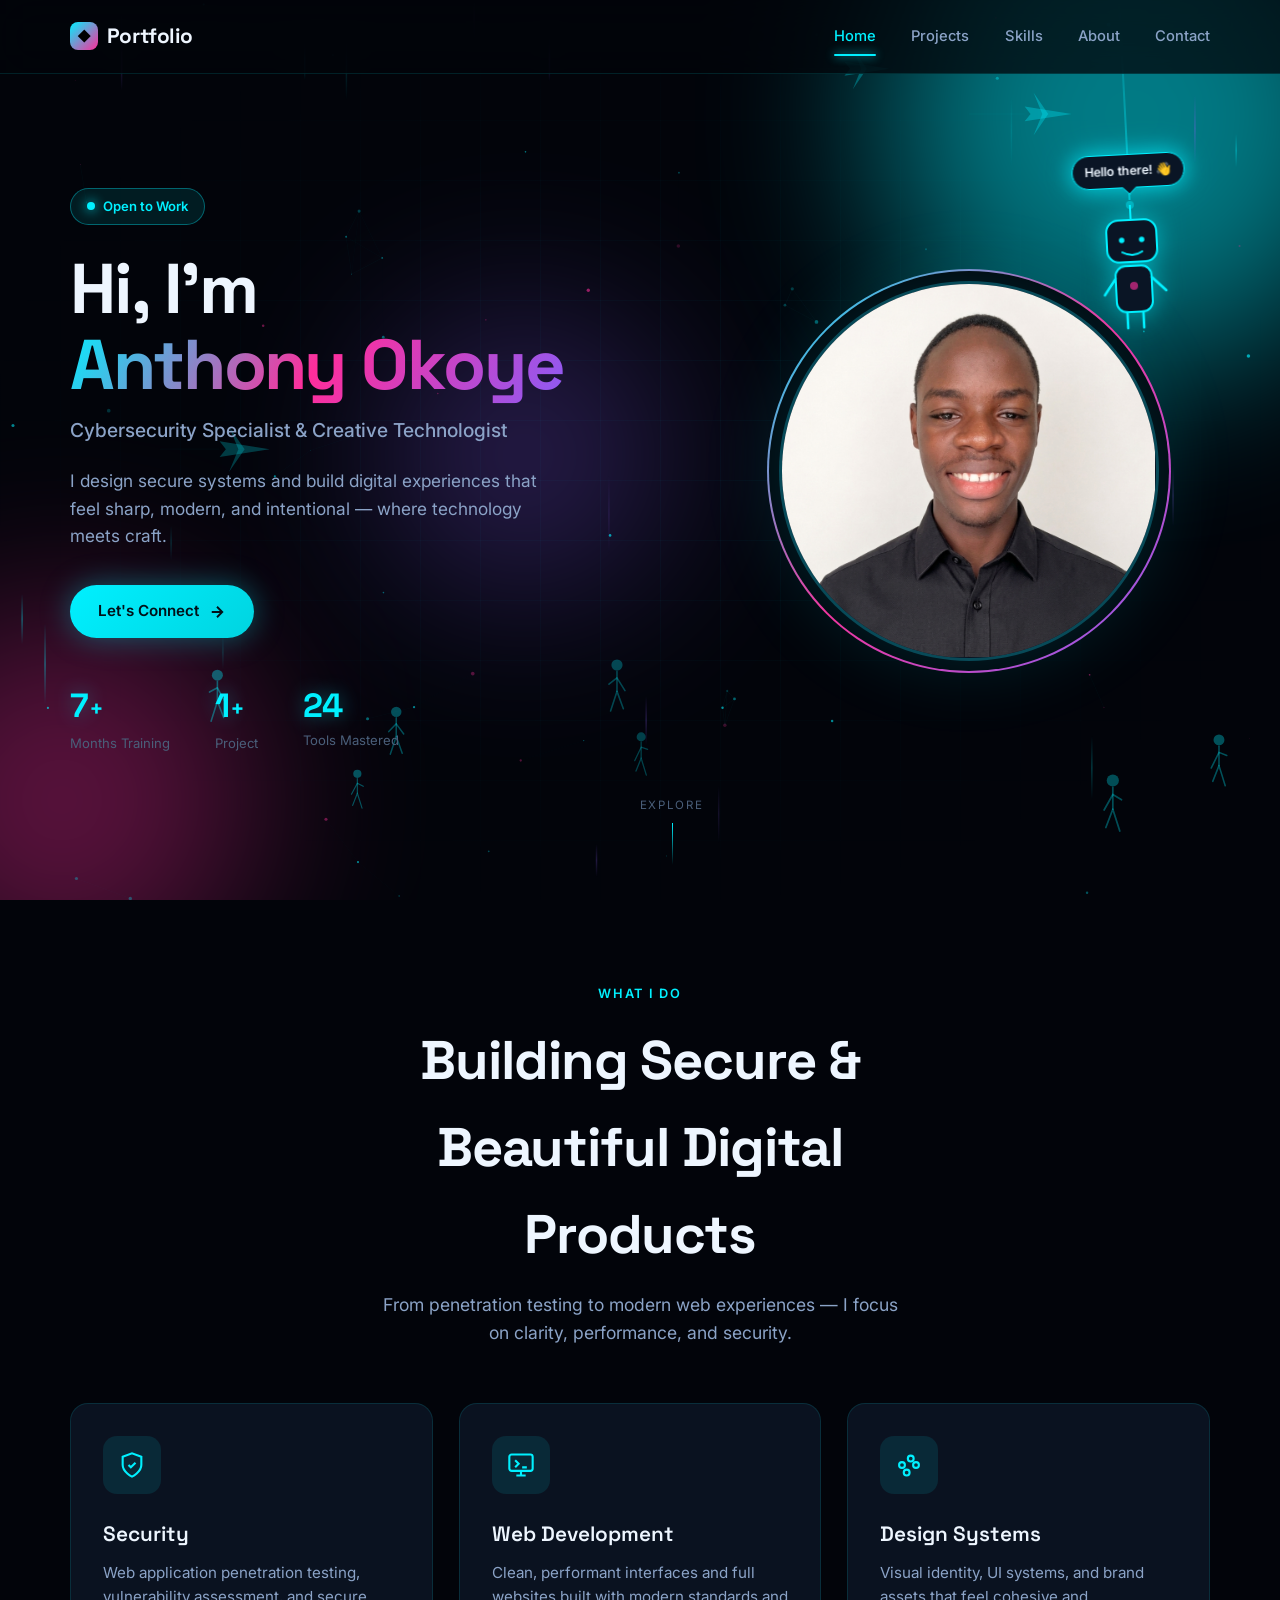
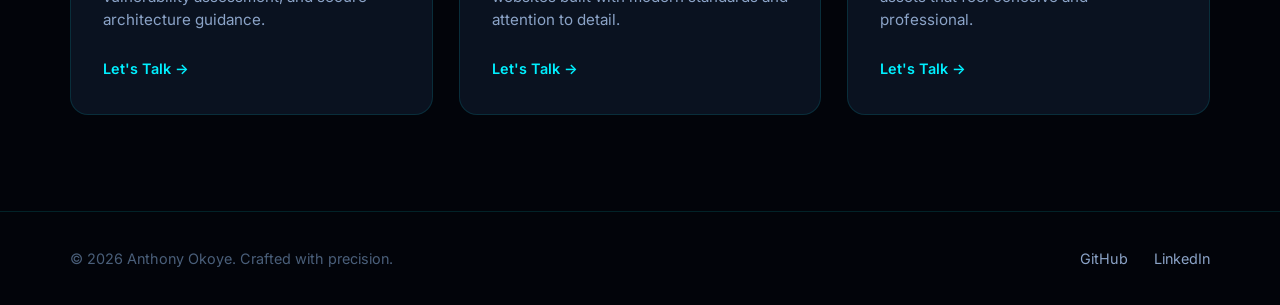
==== index.html @ 0d43a593 "Add files via upload" ====
<!DOCTYPE html>
<html lang="en">
<head>
  <meta charset="UTF-8" />
  <meta name="viewport" content="width=device-width, initial-scale=1.0" />
  <meta name="description" content="Professional Tech Portfolio – Cybersecurity, Design & Development" />
  <title>Home | Tech Portfolio</title>
  <link rel="stylesheet" href="styles.css" />
  <link rel="preconnect" href="https://fonts.googleapis.com" />
  <link rel="preconnect" href="https://fonts.gstatic.com" crossorigin />
  <link href="https://fonts.googleapis.com/css2?family=Inter:wght@300;400;500;600;700;800&family=Space+Grotesk:wght@500;600;700&display=swap" rel="stylesheet" />
</head>
<body>

  <!-- Hanging welcome buddy -->
  <div class="hang-buddy" aria-hidden="true">
    <div class="hang-string"></div>
    <div class="hang-figure">
      <div class="hang-speech">Hello there! <span>👋</span></div>
      <svg viewBox="0 0 100 140" width="100%" height="100%">
        <line x1="50" y1="5" x2="50" y2="20" stroke="#00f0ff" stroke-width="2"/>
        <circle cx="50" cy="5" r="4" fill="#00f0ff">
          <animate attributeName="opacity" values="1;0.3;1" dur="1.5s" repeatCount="indefinite"/>
        </circle>
        <rect x="25" y="20" width="50" height="42" rx="12" fill="#0a1525" stroke="#00f0ff" stroke-width="2"/>
        <circle cx="40" cy="40" r="4" fill="#00f0ff">
          <animate attributeName="r" values="4;1;4" dur="3s" repeatCount="indefinite"/>
        </circle>
        <circle cx="60" cy="40" r="4" fill="#00f0ff">
          <animate attributeName="r" values="4;1;4" dur="3s" repeatCount="indefinite"/>
        </circle>
        <path d="M40 52 Q50 58 60 52" stroke="#00f0ff" stroke-width="2" fill="none" stroke-linecap="round"/>
        <rect x="32" y="66" width="36" height="46" rx="10" fill="#0a1525" stroke="#00f0ff" stroke-width="2"/>
        <circle cx="50" cy="86" r="4" fill="#ff2d9b">
          <animate attributeName="opacity" values="0.4;1;0.4" dur="2s" repeatCount="indefinite"/>
        </circle>
        <line x1="32" y1="78" x2="18" y2="92" stroke="#00f0ff" stroke-width="2.5" stroke-linecap="round">
          <animateTransform attributeName="transform" type="rotate" values="-10 32 78; 20 32 78; -10 32 78" dur="2.4s" repeatCount="indefinite"/>
        </line>
        <line x1="68" y1="78" x2="82" y2="92" stroke="#00f0ff" stroke-width="2.5" stroke-linecap="round"/>
        <line x1="42" y1="112" x2="42" y2="128" stroke="#00f0ff" stroke-width="2.5" stroke-linecap="round"/>
        <line x1="58" y1="112" x2="58" y2="128" stroke="#00f0ff" stroke-width="2.5" stroke-linecap="round"/>
      </svg>
    </div>
  </div>

  <!-- Header -->
  <header class="header">
    <div class="container nav-container">
      <a href="index.html" class="logo">
        <span class="logo-mark">◆</span>
        Portfolio
      </a>

      <nav class="nav">
        <a href="index.html" class="nav-link active">Home</a>
        <a href="projects.html" class="nav-link">Projects</a>
        <a href="skills.html" class="nav-link">Skills</a>
        <a href="about.html" class="nav-link">About</a>
        <a href="contact.html" class="nav-link">Contact</a>
      </nav>

      <button class="menu-toggle" id="menuToggle" aria-label="Menu">
        <span></span><span></span><span></span>
      </button>
    </div>
  </header>

  <!-- Mobile Menu -->
  <div class="mobile-menu" id="mobileMenu">
    <a href="index.html" class="mobile-link">Home</a>
    <a href="projects.html" class="mobile-link">Projects</a>
    <a href="skills.html" class="mobile-link">Skills</a>
    <a href="about.html" class="mobile-link">About</a>
    <a href="contact.html" class="mobile-link">Contact</a>
  </div>

  <!-- HERO -->
  <section class="hero">
    <div class="hero-bg">
      <div class="grid-overlay"></div>
      <div class="orb orb-1"></div>
      <div class="orb orb-2"></div>
      <div class="orb orb-3"></div>
      <canvas id="cinematicCanvas"></canvas>
    </div>

    <div class="container hero-content">
      <div class="hero-text">
        <div class="badge">
          <span class="badge-dot"></span>
          Open to Work
        </div>

        <h1 class="hero-title">
          Hi, I'm<br>
          <span>Anthony Okoye</span>
        </h1>

        <p class="hero-role">Cybersecurity Specialist & Creative Technologist</p>

        <p class="hero-desc">
          I design secure systems and build digital experiences that feel sharp, modern, and intentional — where technology meets craft.
        </p>

        <div class="hero-actions">
          <a href="contact.html" class="btn btn-primary">
          Let's Connect
          <svg width="18" height="18" viewBox="0 0 24 24" fill="none" stroke="currentColor" stroke-width="2.5"><path d="M5 12h14M12 5l7 7-7 7"/></svg>
          </a>
        </div>

        <div class="hero-stats">
          <div class="stat">
            <span class="stat-number" data-count="7">0</span><span class="stat-plus">+</span>
            <span class="stat-label">Months Training</span>
          </div>
          <div class="stat">
            <span class="stat-number" data-count="1">0</span><span class="stat-plus">+</span>
            <span class="stat-label">Project</span>
          </div>
          <div class="stat">
            <span class="stat-number" data-count="24">0</span>
            <span class="stat-label">Tools Mastered</span>
          </div>
        </div>
      </div>

      <div class="hero-visual">
        <div class="avatar-wrap">
          <div class="avatar-glow"></div>
          <div class="avatar-ring"></div>
          <div class="avatar">
            <img src="me.jpg" alt="Anthony Okoye" />
          </div>
        </div>
      </div>
    </div>

    <div class="scroll-hint">
      <span>Explore</span>
      <div class="scroll-line"></div>
    </div>
  </section>

  <!-- Quick intro section -->
  <section class="section">
    <div class="container">
      <div class="section-header">
        <span class="page-tag reveal">What I Do</span>
        <h2 class="page-title reveal">Building Secure & Beautiful Digital Products</h2>
        <p class="page-desc reveal" style="margin-inline:auto;text-align:center">
          From penetration testing to modern web experiences — I focus on clarity, performance, and security.
        </p>
      </div>

      <div class="projects-grid">
        <article class="project-card reveal">
          <div class="project-icon">
            <svg width="28" height="28" viewBox="0 0 24 24" fill="none" stroke="currentColor" stroke-width="1.8"><path d="M12 22s8-4 8-10V5l-8-3-8 3v7c0 6 8 10 8 10z"/><path d="M9 12l2 2 4-4"/></svg>
          </div>
          <h3>Security</h3>
          <p>Web application penetration testing, vulnerability assessment, and secure architecture guidance.</p>
          <a href="contact.html" class="project-link">Let's Talk →</a>        </article>

        <article class="project-card reveal">
          <div class="project-icon">
            <svg width="28" height="28" viewBox="0 0 24 24" fill="none" stroke="currentColor" stroke-width="1.8"><rect x="2" y="3" width="20" height="14" rx="2"/><path d="M8 21h8M12 17v4"/><path d="M7 8l3 3-3 3M13 14h4"/></svg>
          </div>
          <h3>Web Development</h3>
          <p>Clean, performant interfaces and full websites built with modern standards and attention to detail.</p>
          <a href="contact.html" class="project-link">Let's Talk →</a>
        </article>

        <article class="project-card reveal">
          <div class="project-icon">
            <svg width="28" height="28" viewBox="0 0 24 24" fill="none" stroke="currentColor" stroke-width="1.8"><circle cx="13.5" cy="6.5" r="2.5"/><circle cx="6" cy="12" r="2.5"/><circle cx="18" cy="12" r="2.5"/><circle cx="10" cy="18.5" r="2.5"/></svg>
          </div>
          <h3>Design Systems</h3>
          <p>Visual identity, UI systems, and brand assets that feel cohesive and professional.</p>
          <a href="contact.html" class="project-link">Let's Talk →</a>
        </article>
      </div>
    </div>
  </section>

  <!-- Footer -->
  <footer class="footer">
    <div class="container footer-content">
      <p>© <span id="year"></span> Anthony Okoye. Crafted with precision.</p>
      <div class="footer-links">
        <a href="https://github.com/tonyugochukwu/security-writeups">GitHub</a>
        <a href="https://linkedin.com/in/anthony-okoye-148146423">LinkedIn</a>
      </div>
    </div>
  </footer>

  <script src="script.js"></script>
</body>
</html>
---- styles.css ----
/* ========================================
   ELECTRIC CYAN TECH PORTFOLIO
   Multi-page · Heavily Animated · Cinematic
======================================== */

:root {
  --bg: #02040a;
  --bg-2: #050a14;
  --bg-card: #0a1220;
  --bg-card-2: #0d1829;

  --cyan: #00f0ff;
  --cyan-dim: #00c4d4;
  --cyan-glow: rgba(0, 240, 255, 0.45);
  --magenta: #ff2d9b;
  --purple: #8b5cf6;
  --blue: #3b82f6;
  --green: #22d3a6;

  --text: #eef6ff;
  --text-muted: #8ba3c7;
  --text-dim: #4a5f7a;

  --border: rgba(0, 240, 255, 0.12);
  --border-strong: rgba(0, 240, 255, 0.35);

  --font: 'Inter', system-ui, sans-serif;
  --font-display: 'Space Grotesk', 'Inter', sans-serif;

  --radius: 18px;
  --radius-sm: 12px;
  --header-h: 74px;
  --transition: 0.3s cubic-bezier(0.4, 0, 0.2, 1);
}

*, *::before, *::after { box-sizing: border-box; margin: 0; padding: 0; }

html { scroll-behavior: smooth; font-size: 16px; }

body {
  font-family: var(--font);
  background: var(--bg);
  color: var(--text);
  line-height: 1.6;
  overflow-x: hidden;
  -webkit-font-smoothing: antialiased;
  min-height: 100vh;
}

img { max-width: 100%; display: block; }
a { color: inherit; text-decoration: none; }
ul { list-style: none; }
button, input, textarea {
  font: inherit; border: none; outline: none; background: none; color: inherit;
}

.container {
  width: min(1140px, 92%);
  margin-inline: auto;
}

/* ========== HEADER ========== */
.header {
  position: fixed;
  top: 0; left: 0; width: 100%;
  height: var(--header-h);
  z-index: 200;
  background: rgba(2, 4, 10, 0.75);
  backdrop-filter: blur(20px);
  border-bottom: 1px solid var(--border);
}

.nav-container {
  display: flex;
  align-items: center;
  justify-content: space-between;
  height: 100%;
}

.logo {
  display: flex;
  align-items: center;
  gap: 0.55rem;
  font-family: var(--font-display);
  font-weight: 700;
  font-size: 1.3rem;
  letter-spacing: -0.02em;
}

.logo-mark {
  width: 28px; height: 28px;
  background: linear-gradient(135deg, var(--cyan), var(--magenta));
  border-radius: 8px;
  display: grid; place-items: center;
  font-size: 0.85rem;
  color: #000;
  font-weight: 800;
}

.nav { display: flex; gap: 2.2rem; }

.nav-link {
  font-size: 0.92rem;
  font-weight: 500;
  color: var(--text-muted);
  position: relative;
  padding: 0.3rem 0;
  transition: color var(--transition);
}

.nav-link::after {
  content: '';
  position: absolute;
  bottom: -3px; left: 0;
  width: 0; height: 2px;
  background: var(--cyan);
  border-radius: 2px;
  transition: width var(--transition);
  box-shadow: 0 0 10px var(--cyan);
}

.nav-link:hover,
.nav-link.active {
  color: var(--cyan);
}

.nav-link:hover::after,
.nav-link.active::after { width: 100%; }

.menu-toggle {
  display: none;
  flex-direction: column;
  gap: 6px;
  width: 28px;
  cursor: pointer;
  z-index: 210;
}

.menu-toggle span {
  display: block;
  height: 2px;
  background: var(--text);
  border-radius: 2px;
  transition: 0.3s;
}

.menu-toggle.active span:nth-child(1) { transform: translateY(8px) rotate(45deg); }
.menu-toggle.active span:nth-child(2) { opacity: 0; }
.menu-toggle.active span:nth-child(3) { transform: translateY(-8px) rotate(-45deg); }

.mobile-menu {
  position: fixed;
  inset: 0;
  background: var(--bg);
  z-index: 190;
  display: flex;
  flex-direction: column;
  align-items: center;
  justify-content: center;
  gap: 2.2rem;
  opacity: 0;
  visibility: hidden;
  transition: 0.4s;
}

.mobile-menu.open { opacity: 1; visibility: visible; }

.mobile-link {
  font-family: var(--font-display);
  font-size: 1.9rem;
  font-weight: 600;
  color: var(--text-muted);
  transition: color 0.3s;
}

.mobile-link:hover { color: var(--cyan); }

/* ========== BUTTONS ========== */
.btn {
  display: inline-flex;
  align-items: center;
  gap: 0.55rem;
  padding: 0.9rem 1.75rem;
  font-weight: 600;
  font-size: 0.95rem;
  border-radius: 9999px;
  cursor: pointer;
  transition: 0.3s;
  position: relative;
  overflow: hidden;
}

.btn-primary {
  background: linear-gradient(135deg, var(--cyan), #00d4e0);
  color: #021018;
  box-shadow: 0 0 30px rgba(0, 240, 255, 0.35);
}

.btn-primary:hover {
  transform: translateY(-3px);
  box-shadow: 0 0 45px rgba(0, 240, 255, 0.55);
}

.btn-outline {
  border: 1.5px solid var(--border-strong);
  color: var(--cyan);
  background: rgba(0, 240, 255, 0.05);
}

.btn-outline:hover {
  background: rgba(0, 240, 255, 0.12);
  transform: translateY(-3px);
  box-shadow: 0 0 25px rgba(0, 240, 255, 0.2);
}

.btn-full { width: 100%; justify-content: center; }

/* ========== HERO ========== */
.hero {
  position: relative;
  min-height: 100vh;
  display: flex;
  align-items: center;
  padding: calc(var(--header-h) + 2rem) 0 4rem;
  overflow: hidden;
}

.hero-bg {
  position: absolute;
  inset: 0;
  z-index: 0;
  overflow: hidden;
}

.grid-overlay {
  position: absolute;
  inset: 0;
  background-image:
    linear-gradient(rgba(0, 240, 255, 0.03) 1px, transparent 1px),
    linear-gradient(90deg, rgba(0, 240, 255, 0.03) 1px, transparent 1px);
  background-size: 60px 60px;
  mask-image: radial-gradient(ellipse at center, black 20%, transparent 75%);
  animation: gridPulse 8s ease-in-out infinite;
}

@keyframes gridPulse {
  0%, 100% { opacity: 0.5; }
  50% { opacity: 0.9; }
}

.orb {
  position: absolute;
  border-radius: 50%;
  filter: blur(90px);
  opacity: 0.5;
  animation: float 20s ease-in-out infinite;
}

.orb-1 {
  width: 500px; height: 500px;
  background: var(--cyan);
  top: -15%; right: -8%;
  animation-delay: 0s;
}

.orb-2 {
  width: 380px; height: 380px;
  background: var(--magenta);
  bottom: -10%; left: -10%;
  opacity: 0.35;
  animation-delay: -7s;
}

.orb-3 {
  width: 280px; height: 280px;
  background: var(--purple);
  top: 35%; left: 30%;
  opacity: 0.3;
  animation-delay: -14s;
}

@keyframes float {
  0%, 100% { transform: translate(0, 0) scale(1); }
  33% { transform: translate(40px, -50px) scale(1.08); }
  66% { transform: translate(-30px, 30px) scale(0.94); }
}

#cinematicCanvas {
  position: absolute;
  inset: 0;
  width: 100%;
  height: 100%;
  pointer-events: none;
  z-index: 1;
}

.hero-content {
  position: relative;
  z-index: 10;
  display: grid;
  grid-template-columns: 1.2fr 0.95fr;
  gap: 3rem;
  align-items: center;
}

.badge {
  display: inline-flex;
  align-items: center;
  gap: 0.5rem;
  padding: 0.45rem 1rem;
  background: rgba(0, 240, 255, 0.1);
  border: 1px solid rgba(0, 240, 255, 0.35);
  border-radius: 9999px;
  font-size: 0.82rem;
  font-weight: 600;
  color: var(--cyan);
  margin-bottom: 1.6rem;
  animation: fadeUp 0.8s 0.1s both;
}

.badge-dot {
  width: 8px; height: 8px;
  background: var(--cyan);
  border-radius: 50%;
  box-shadow: 0 0 12px var(--cyan);
  animation: pulse 2s infinite;
}

@keyframes pulse {
  0%, 100% { opacity: 1; transform: scale(1); }
  50% { opacity: 0.4; transform: scale(0.8); }
}

.hero-title {
  font-family: var(--font-display);
  font-size: clamp(2.8rem, 6vw, 4.4rem);
  font-weight: 700;
  line-height: 1.08;
  letter-spacing: -0.03em;
  margin-bottom: 0.8rem;
  animation: fadeUp 0.8s 0.2s both;
}

.hero-title span {
  background: linear-gradient(120deg, var(--cyan), var(--magenta), var(--purple));
  -webkit-background-clip: text;
  -webkit-text-fill-color: transparent;
  background-clip: text;
}

.hero-role {
  font-size: 1.2rem;
  font-weight: 500;
  color: var(--text-muted);
  margin-bottom: 1.3rem;
  animation: fadeUp 0.8s 0.3s both;
}

.hero-desc {
  max-width: 490px;
  color: var(--text-muted);
  font-size: 1.08rem;
  margin-bottom: 2.2rem;
  animation: fadeUp 0.8s 0.4s both;
}

.hero-actions {
  display: flex;
  flex-wrap: wrap;
  gap: 1rem;
  margin-bottom: 3.2rem;
  animation: fadeUp 0.8s 0.5s both;
}

.hero-stats {
  display: flex;
  gap: 2.8rem;
  animation: fadeUp 0.8s 0.6s both;
}

.stat-number {
  font-family: var(--font-display);
  font-size: 2.1rem;
  font-weight: 700;
  color: var(--cyan);
  line-height: 1;
  text-shadow: 0 0 20px rgba(0, 240, 255, 0.4);
}

.stat-plus {
  font-family: var(--font-display);
  font-size: 1.5rem;
  font-weight: 600;
  color: var(--cyan);
}

.stat-label {
  display: block;
  font-size: 0.82rem;
  color: var(--text-dim);
  margin-top: 0.3rem;
}

.hero-visual {
  display: flex;
  justify-content: center;
  animation: fadeUp 0.9s 0.35s both;
}

.avatar-wrap {
  position: relative;
  width: min(380px, 100vw);
  aspect-ratio: 1;
}

.avatar-ring {
  position: absolute;
  inset: -12px;
  border-radius: 50%;
  border: 2px solid transparent;
  background: linear-gradient(var(--bg), var(--bg)) padding-box,
              linear-gradient(135deg, var(--cyan), var(--magenta), var(--purple)) border-box;
  animation: spinSlow 18s linear infinite;
}

@keyframes spinSlow {
  to { transform: rotate(360deg); }
}

.avatar-glow {
  position: absolute;
  inset: -30px;
  border-radius: 50%;
  background: radial-gradient(circle, rgba(0, 240, 255, 0.25), transparent 65%);
  animation: glowPulse 4s ease-in-out infinite;
}

@keyframes glowPulse {
  0%, 100% { opacity: 0.6; transform: scale(1); }
  50% { opacity: 1; transform: scale(1.08); }
}

.avatar {
  position: relative;
  width: 100%; height: 100%;
  border-radius: 50%;
  overflow: hidden;
  background: var(--bg-card);
  border: 3px solid rgba(0, 240, 255, 0.25);
  box-shadow: 0 0 80px rgba(0, 240, 255, 0.15);
}

.avatar img {
  width: 100%;
  height: 100%;
  object-fit: cover;
  object-position: 20% 70%;
  display: block;
  transform: translate(-1px, -1px);
}

.scroll-hint {
  position: absolute;
  bottom: 2.2rem;
  left: 50%;
  transform: translateX(-50%);
  display: flex;
  flex-direction: column;
  align-items: center;
  gap: 0.5rem;
  font-size: 0.72rem;
  letter-spacing: 0.15em;
  text-transform: uppercase;
  color: var(--text-dim);
  z-index: 10;
  animation: fadeUp 1s 1s both;
}

.scroll-line {
  width: 1px; height: 42px;
  background: linear-gradient(to bottom, var(--cyan), transparent);
  animation: scrollAnim 2s ease-in-out infinite;
}

@keyframes scrollAnim {
  0% { transform: scaleY(0); transform-origin: top; opacity: 0; }
  40% { transform: scaleY(1); transform-origin: top; opacity: 1; }
  100% { transform: scaleY(0); transform-origin: bottom; opacity: 0; }
}

@keyframes fadeUp {
  from { opacity: 0; transform: translateY(32px); }
  to { opacity: 1; transform: translateY(0); }
}

/* ========== PAGE HERO ========== */
.page-hero {
  padding: calc(var(--header-h) + 4.5rem) 0 3.5rem;
  position: relative;
  overflow: hidden;
}

.page-hero::before {
  content: '';
  position: absolute;
  inset: 0;
  background: radial-gradient(ellipse at 30% 20%, rgba(0, 240, 255, 0.08), transparent 50%),
              radial-gradient(ellipse at 80% 60%, rgba(255, 45, 155, 0.06), transparent 45%);
  pointer-events: none;
}

.page-hero .container { position: relative; z-index: 2; }

.page-tag {
  display: inline-block;
  font-size: 0.8rem;
  font-weight: 600;
  letter-spacing: 0.14em;
  text-transform: uppercase;
  color: var(--cyan);
  margin-bottom: 0.8rem;
}

.page-title {
  font-family: var(--font-display);
  font-size: clamp(2.4rem, 5vw, 3.4rem);
  font-weight: 700;
  letter-spacing: -0.02em;
  margin-bottom: 0.8rem;
}

.page-desc {
  color: var(--text-muted);
  font-size: 1.1rem;
  max-width: 520px;
}

/* ========== SECTIONS ========== */
.section { padding: 5rem 0 6rem; }

.section-header {
  text-align: center;
  max-width: 560px;
  margin: 0 auto 3.5rem;
}

/* ========== PROJECTS ========== */
.projects-grid {
  display: grid;
  grid-template-columns: repeat(3, 1fr);
  gap: 1.6rem;
}

.project-card {
  background: var(--bg-card);
  border: 1px solid var(--border);
  border-radius: var(--radius);
  padding: 2rem;
  transition: 0.4s;
  position: relative;
  overflow: hidden;
}

.project-card::before {
  content: '';
  position: absolute;
  inset: 0;
  background: linear-gradient(145deg, rgba(0, 240, 255, 0.07), transparent 55%);
  opacity: 0;
  transition: 0.4s;
  pointer-events: none;
}

.project-card:hover {
  border-color: var(--border-strong);
  transform: translateY(-8px);
  box-shadow: 0 20px 50px rgba(0, 0, 0, 0.4), 0 0 40px rgba(0, 240, 255, 0.08);
}

.project-card:hover::before { opacity: 1; }

.project-icon {
  width: 58px; height: 58px;
  border-radius: 14px;
  background: rgba(0, 240, 255, 0.1);
  color: var(--cyan);
  display: grid; place-items: center;
  margin-bottom: 1.5rem;
  transition: 0.35s;
}

.project-card:hover .project-icon {
  background: var(--cyan);
  color: #021018;
  box-shadow: 0 0 25px rgba(0, 240, 255, 0.4);
}

.project-card h3 {
  font-family: var(--font-display);
  font-size: 1.3rem;
  font-weight: 600;
  margin-bottom: 0.6rem;
}

.project-card p {
  color: var(--text-muted);
  font-size: 0.95rem;
  margin-bottom: 1.5rem;
  line-height: 1.55;
}

.project-link {
  display: inline-flex;
  align-items: center;
  gap: 0.4rem;
  font-size: 0.9rem;
  font-weight: 600;
  color: var(--cyan);
  transition: gap 0.3s;
}

.project-link:hover { gap: 0.75rem; }

/* ========== SKILLS ========== */
.skills-cloud {
  display: flex;
  flex-wrap: wrap;
  justify-content: center;
  gap: 0.8rem;
  max-width: 820px;
  margin: 0 auto;
}

.skill-tag {
  padding: 0.6rem 1.25rem;
  background: var(--bg-card);
  border: 1px solid var(--border);
  border-radius: 9999px;
  font-size: 0.92rem;
  font-weight: 500;
  color: var(--text-muted);
  transition: 0.3s;
  cursor: default;
}

.skill-tag:hover {
  color: var(--cyan);
  border-color: var(--cyan);
  background: rgba(0, 240, 255, 0.08);
  transform: translateY(-4px);
  box-shadow: 0 10px 25px rgba(0, 240, 255, 0.12);
}

/* ========== ABOUT ========== */
.about-grid {
  display: flex;
  flex-direction: column;
  align-items: center;
  gap: 2.5rem;
}

@media (min-width: 961px) {
  .about-grid {
    flex-direction: row;
    justify-content: center;
    align-items: flex-start;
    gap: 4rem;
  }
}

.about-img-frame {
  width: 100%;
  max-width: 270px;
  aspect-ratio: 4/5;
  border-radius: var(--radius);
  overflow: hidden;
  border: 1px solid var(--border);
  background: var(--bg-card);
  position: relative;
  margin: 0 auto;
}

.about-img-frame::after {
  content: '';
  position: absolute;
  inset: 0;
  border: 1px solid rgba(0, 240, 255, 0.15);
  border-radius: inherit;
  pointer-events: none;
}

.about-content {
  width: 100%;
  max-width: 600px;
}

.about-text {
  color: var(--text-muted);
  margin-bottom: 2rem;
  font-size: 1.05rem;
  line-height: 1.7;
  text-align: left;
}

.about-meta {
  display: flex;
  flex-direction: column;
  gap: 1rem;
  margin-bottom: 2.5rem;
}

.about-meta li {
  display: grid;
  grid-template-columns: 100px 1fr; 
  gap: 1rem;
  font-size: 0.95rem;
  align-items: baseline;
}

.about-meta strong {
  color: var(--text-dim);
  font-weight: 500;
}

.about-meta .available {
  color: var(--cyan);
  font-weight: 600;
}

/* ========== TESTIMONIALS ========== */
.testimonials-grid {
  display: grid;
  grid-template-columns: repeat(3, 1fr);
  gap: 1.5rem;
}

.testimonial-card {
  background: var(--bg-card);
  border: 1px solid var(--border);
  border-radius: var(--radius);
  padding: 1.8rem;
  transition: 0.35s;
}

.testimonial-card:hover {
  border-color: var(--border-strong);
  transform: translateY(-5px);
}

.testimonial-card p {
  font-size: 1rem;
  color: var(--text);
  line-height: 1.65;
  margin-bottom: 1.3rem;
  font-style: italic;
}

.testimonial-card footer {
  display: flex;
  flex-direction: column;
  gap: 0.15rem;
}

.testimonial-card strong { font-size: 0.95rem; }
.testimonial-card span { font-size: 0.8rem; color: var(--text-dim); }

/* ========== CONTACT ========== */
.contact-grid {
  display: grid;
  grid-template-columns: 1fr 1fr;
  gap: 4rem;
  align-items: start;
}

.contact-details {
  display: flex;
  flex-direction: column;
  gap: 1.2rem;
  margin-top: 2rem;
}

.contact-item {
  display: flex;
  align-items: center;
  gap: 1rem;
  padding: 1rem;
  border-radius: var(--radius-sm);
  border: 1px solid transparent;
  transition: 0.3s;
}

.contact-item:hover {
  background: var(--bg-card);
  border-color: var(--border);
}

.contact-icon {
  width: 46px; height: 46px;
  border-radius: 12px;
  background: rgba(0, 240, 255, 0.1);
  color: var(--cyan);
  display: grid; place-items: center;
  flex-shrink: 0;
}

.contact-label {
  display: block;
  font-size: 0.75rem;
  color: var(--text-dim);
  margin-bottom: 0.1rem;
}

.contact-value { font-weight: 500; font-size: 0.95rem; }

.contact-form {
  background: var(--bg-card);
  border: 1px solid var(--border);
  border-radius: var(--radius);
  padding: 2rem;
}

.form-group { margin-bottom: 1.25rem; }

.form-group label {
  display: block;
  font-size: 0.85rem;
  font-weight: 500;
  color: var(--text-muted);
  margin-bottom: 0.4rem;
}

.form-group input,
.form-group textarea {
  width: 100%;
  padding: 0.9rem 1.1rem;
  background: var(--bg-2);
  border: 1px solid var(--border);
  border-radius: var(--radius-sm);
  color: var(--text);
  transition: 0.3s;
}

.form-group input:focus,
.form-group textarea:focus {
  border-color: var(--cyan);
  box-shadow: 0 0 0 3px rgba(0, 240, 255, 0.15);
}

.form-group textarea {
  resize: vertical;
  min-height: 130px;
}

.form-status {
  margin-top: 1rem;
  font-size: 0.9rem;
  text-align: center;
  min-height: 1.4em;
}

.form-status.success { color: var(--cyan); }
.form-status.error { color: #f87171; }

/* ========== FOOTER ========== */
.footer {
  padding: 2.2rem 0;
  border-top: 1px solid var(--border);
  background: var(--bg);
}

.footer-content {
  display: flex;
  justify-content: space-between;
  align-items: center;
  font-size: 0.9rem;
  color: var(--text-dim);
}

.footer-links { display: flex; gap: 1.6rem; }
.footer-links a { color: var(--text-muted); transition: 0.3s; }
.footer-links a:hover { color: var(--cyan); }

/* ========== REVEAL ========== */
.reveal {
  opacity: 0;
  transform: translateY(30px);
  transition: opacity 0.75s cubic-bezier(0.16, 1, 0.3, 1),
              transform 0.75s cubic-bezier(0.16, 1, 0.3, 1);
}

.reveal.visible {
  opacity: 1;
  transform: translateY(0);
}

/* ========== RESPONSIVE ========== */
@media (max-width: 960px) {
  .hero-content {
    grid-template-columns: 1fr;
    text-align: center;
  }
  .hero-desc { margin-inline: auto; }
  .hero-actions { justify-content: center; }
  .hero-stats { justify-content: center; }
  .hero-visual { order: -1; margin-bottom: 1.5rem; }
  .avatar-wrap { width: min(280px, 70vw); }

  .projects-grid,
  .testimonials-grid {
    grid-template-columns: 1fr;
    max-width: 440px;
    margin-inline: auto;
  }

  .contact-grid {
    grid-template-columns: 1fr;
    gap: 3rem;
  }
}

@media (max-width: 720px) {
  .nav { display: none; }
  .menu-toggle { display: flex; }

  .hero-stats { gap: 1.6rem; }
  .stat-number { font-size: 1.7rem; }

  .footer-content {
    flex-direction: column;
    gap: 1rem;
    text-align: center;
  }
}

@media (max-width: 480px) {
  .hero-actions { flex-direction: column; width: 100%; }
  .btn { width: 100%; justify-content: center; }
}

/* ============ HANGING WELCOME BUDDY ============ */
.hang-buddy {
  position: fixed;
  top: 0;
  right: 8vw;
  width: 100px;
  height: 340px;
  z-index: 50;
  pointer-events: none;
  transform: translateY(-340px);
  animation: dropIn 1.4s cubic-bezier(0.34, 1.4, 0.64, 1) 0.8s forwards,
             swing 3.2s ease-in-out 2.2s infinite;
  animation-fill-mode: forwards;
}

@keyframes dropIn {
  0%   { transform: translateY(-340px); }
  60%  { transform: translateY(10px); }
  80%  { transform: translateY(-10px); }
  100% { transform: translateY(0); }
}

@keyframes swing {
  0%, 100% { transform: rotate(-3deg); }
  50%      { transform: rotate(3deg); }
}

.hang-string {
  position: absolute;
  top: 0;
  left: 50%;
  width: 2px;
  height: 200px;
  background: linear-gradient(to bottom, rgba(0,240,255,0), rgba(0,240,255,0.55));
  transform: translateX(-50%);
}

.hang-figure {
  position: absolute;
  top: 200px;
  left: 50%;
  transform: translateX(-50%);
  width: 100px;
  height: 140px;
  filter: drop-shadow(0 0 12px rgba(0,240,255,0.5));
}

.hang-speech {
  position: absolute;
  top: -46px;
  left: 50%;
  transform: translateX(-50%) scale(0);
  transform-origin: bottom center;
  background: #0a1525;
  border: 1.5px solid #00f0ff;
  color: #eef6ff;
  font-size: 0.78rem;
  font-family: var(--font);
  font-weight: 600;
  padding: 6px 12px;
  border-radius: 999px;
  white-space: nowrap;
  box-shadow: 0 0 20px rgba(0,240,255,0.4);
  animation: popSpeech 0.5s cubic-bezier(0.34, 1.6, 0.64, 1) 2.4s forwards;
}
.hang-speech::after {
  content: '';
  position: absolute;
  bottom: -6px;
  left: 50%;
  transform: translateX(-50%) rotate(45deg);
  width: 10px;
  height: 10px;
  background: #0a1525;
  border-right: 1.5px solid #00f0ff;
  border-bottom: 1.5px solid #00f0ff;
}
@keyframes popSpeech {
  to { transform: translateX(-50%) scale(1); }
}

@media (max-width: 720px) {
  .hang-buddy {
    width: 70px;
    height: 240px;
    right: 4vw;
  }
  .hang-string { height: 140px; }
  .hang-figure {
    top: 140px;
    width: 70px;
    height: 100px;
  }
  .hang-speech {
    font-size: 0.68rem;
    padding: 4px 10px;
    top: -38px;
  }
}
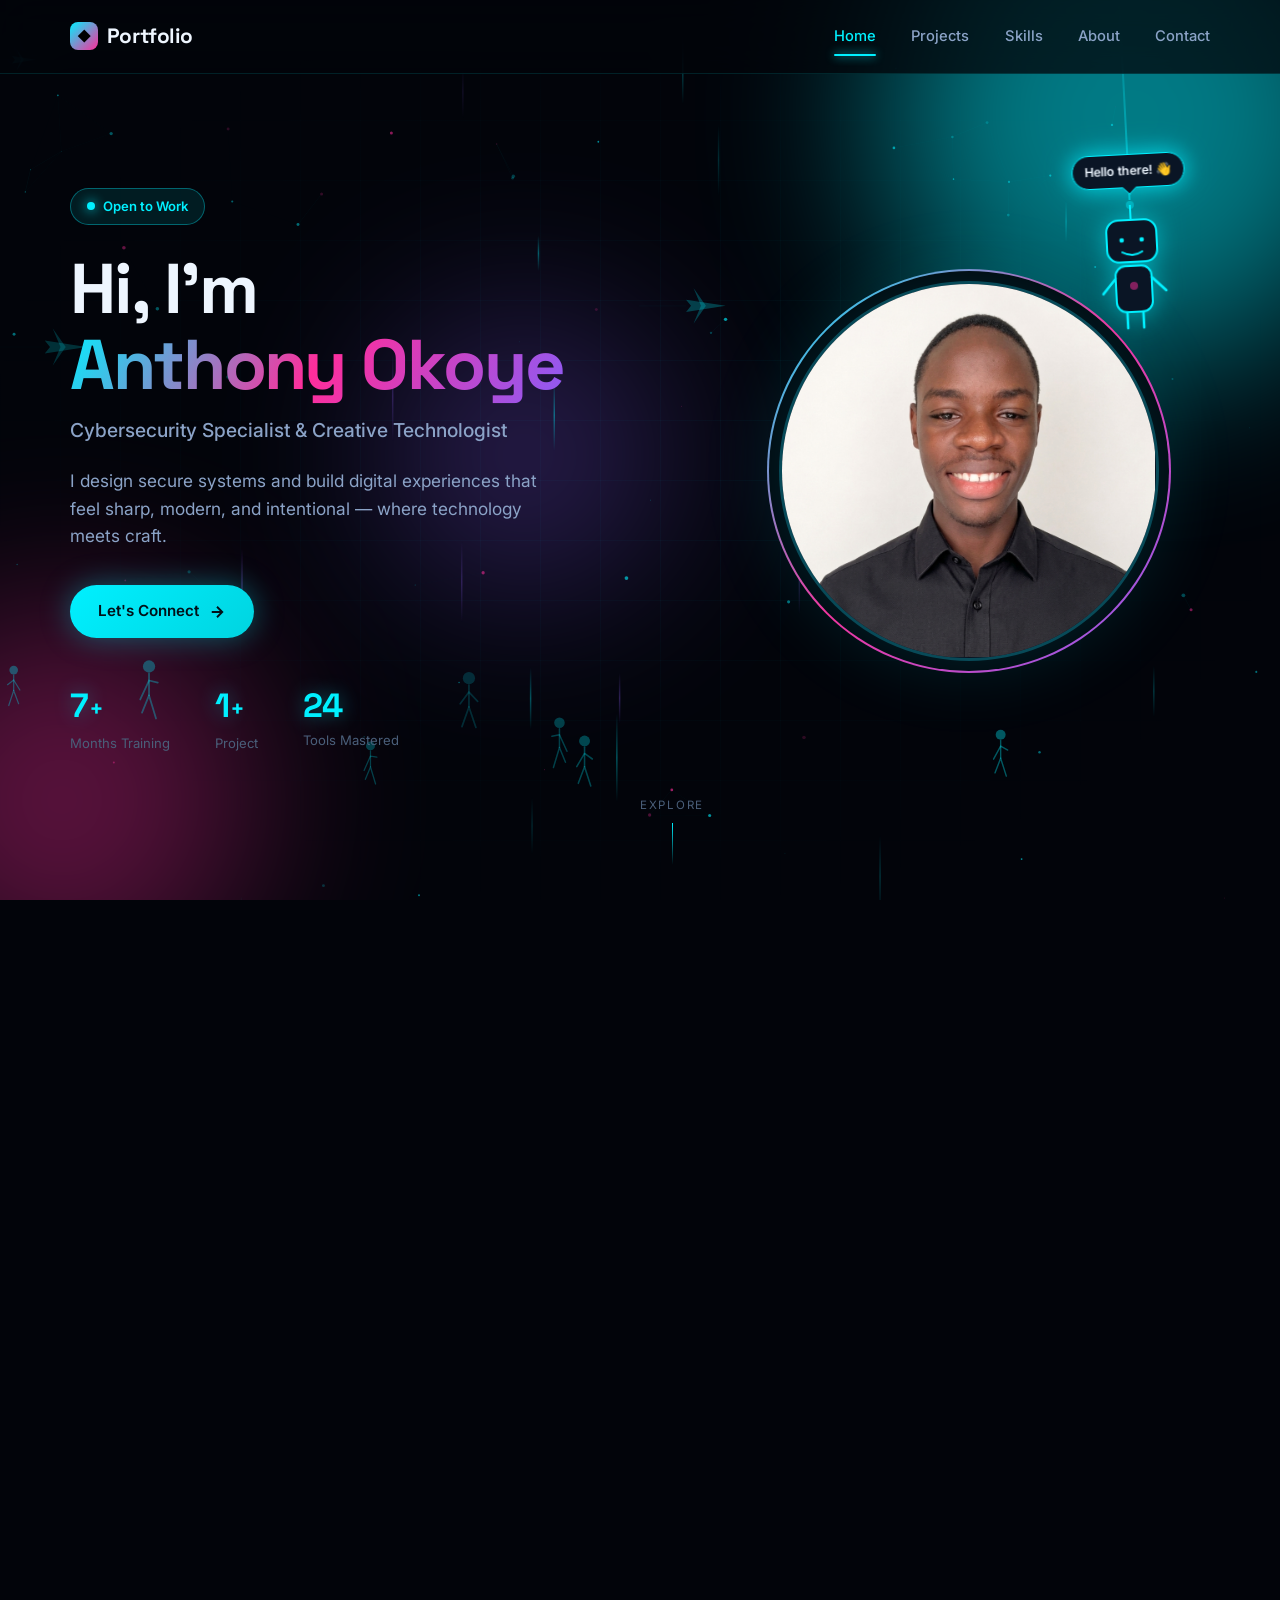
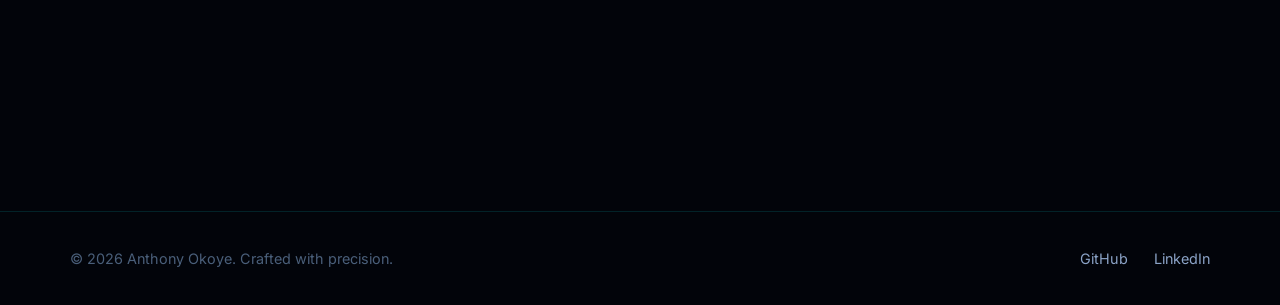
==== commit d64086a4: "Fix body tag opening in index.html" ====
--- a/index.html
+++ b/index.html
@@ -10,7 +10,7 @@
   <link rel="preconnect" href="https://fonts.gstatic.com" crossorigin />
   <link href="https://fonts.googleapis.com/css2?family=Inter:wght@300;400;500;600;700;800&family=Space+Grotesk:wght@500;600;700&display=swap" rel="stylesheet" />
 </head>
-<body>
+<body
 
   <!-- Hanging welcome buddy -->
   <div class="hang-buddy" aria-hidden="true">
@@ -197,4 +197,4 @@
 
   <script src="script.js"></script>
 </body>
-</html>+</html>
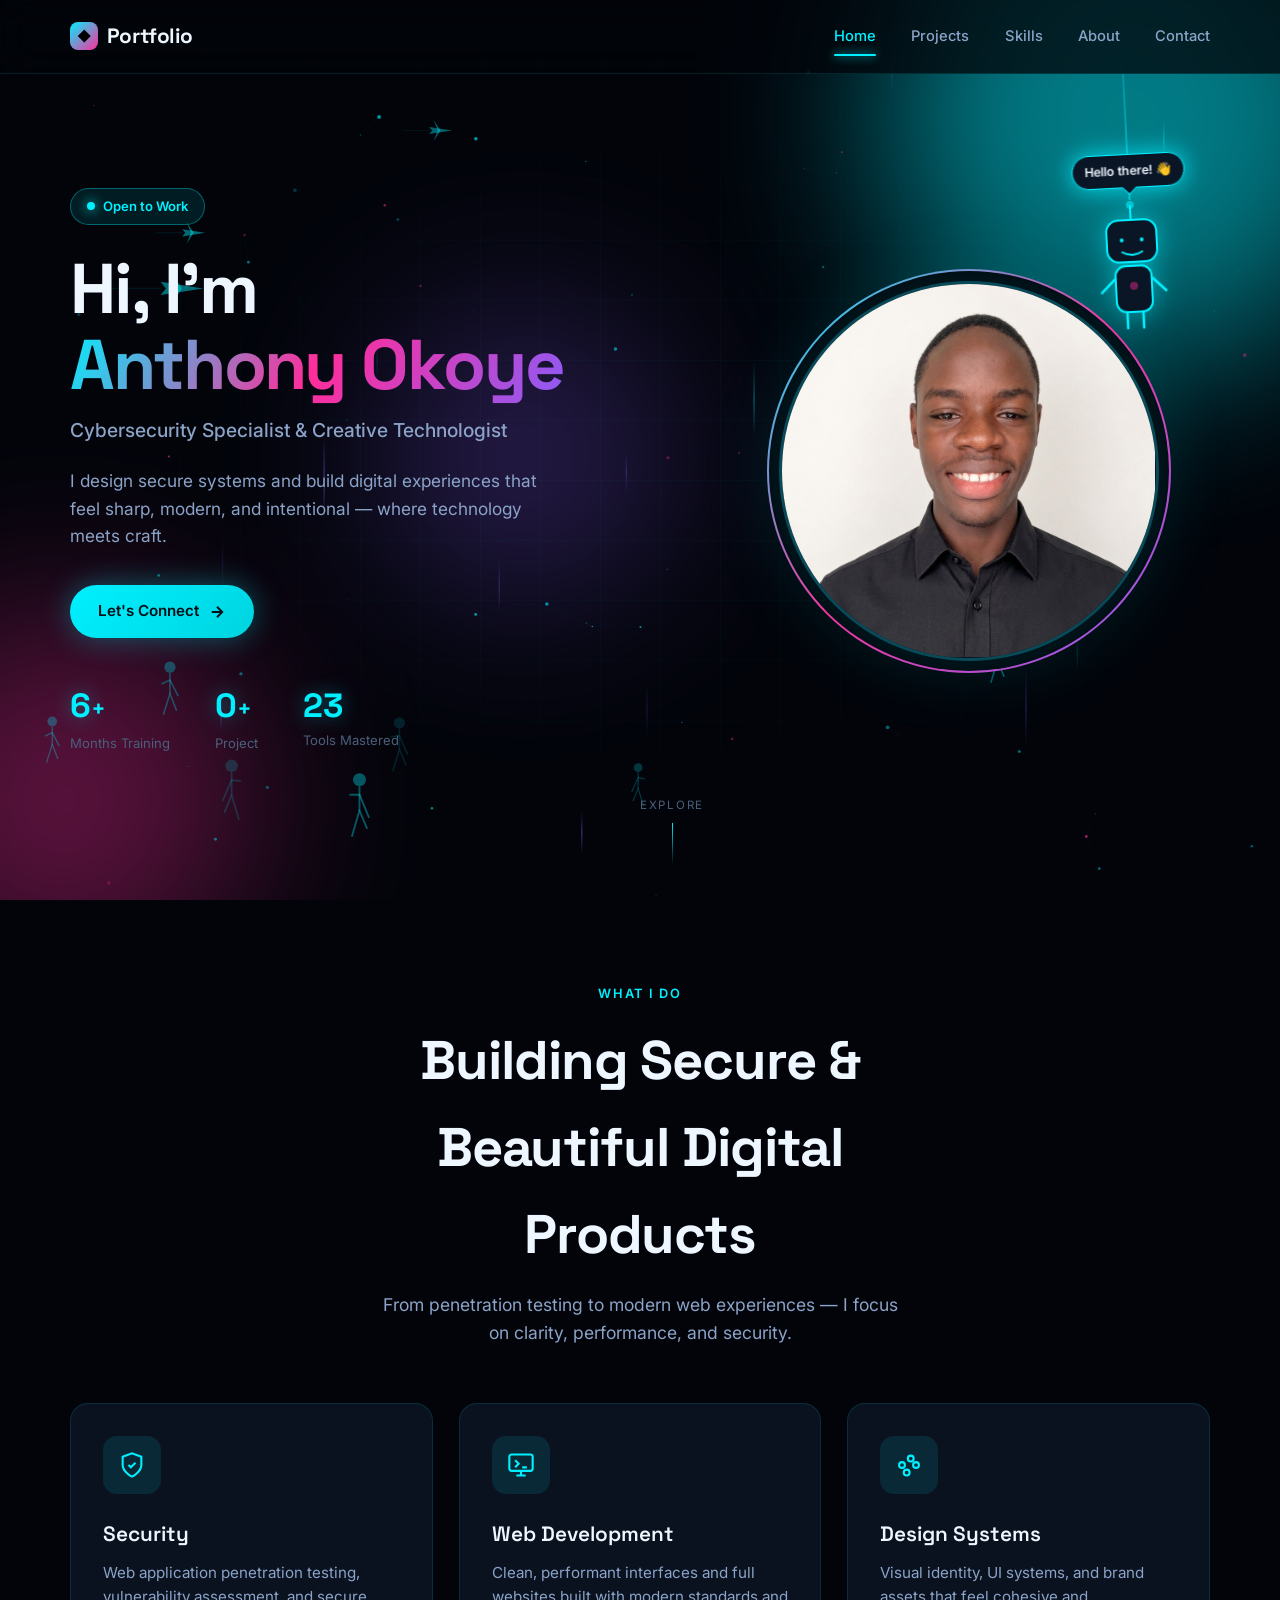
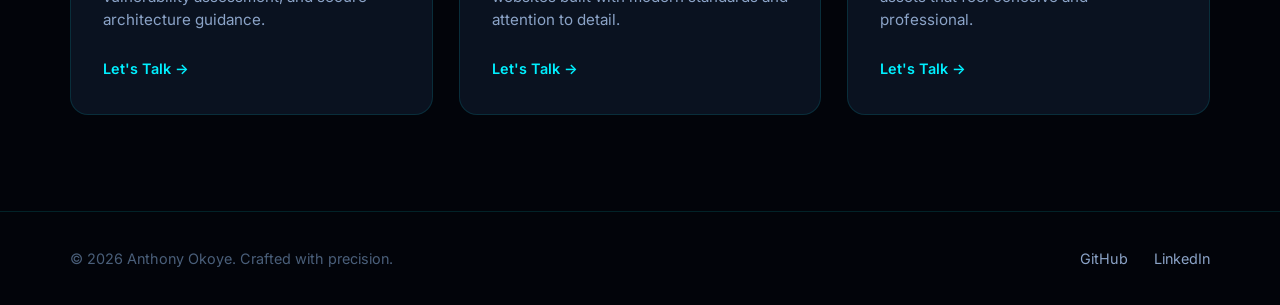
==== commit 90feb29c: "Fix body tag syntax in index.html" ====
--- a/index.html
+++ b/index.html
@@ -10,7 +10,7 @@
   <link rel="preconnect" href="https://fonts.gstatic.com" crossorigin />
   <link href="https://fonts.googleapis.com/css2?family=Inter:wght@300;400;500;600;700;800&family=Space+Grotesk:wght@500;600;700&display=swap" rel="stylesheet" />
 </head>
-<body
+<body>
 
   <!-- Hanging welcome buddy -->
   <div class="hang-buddy" aria-hidden="true">
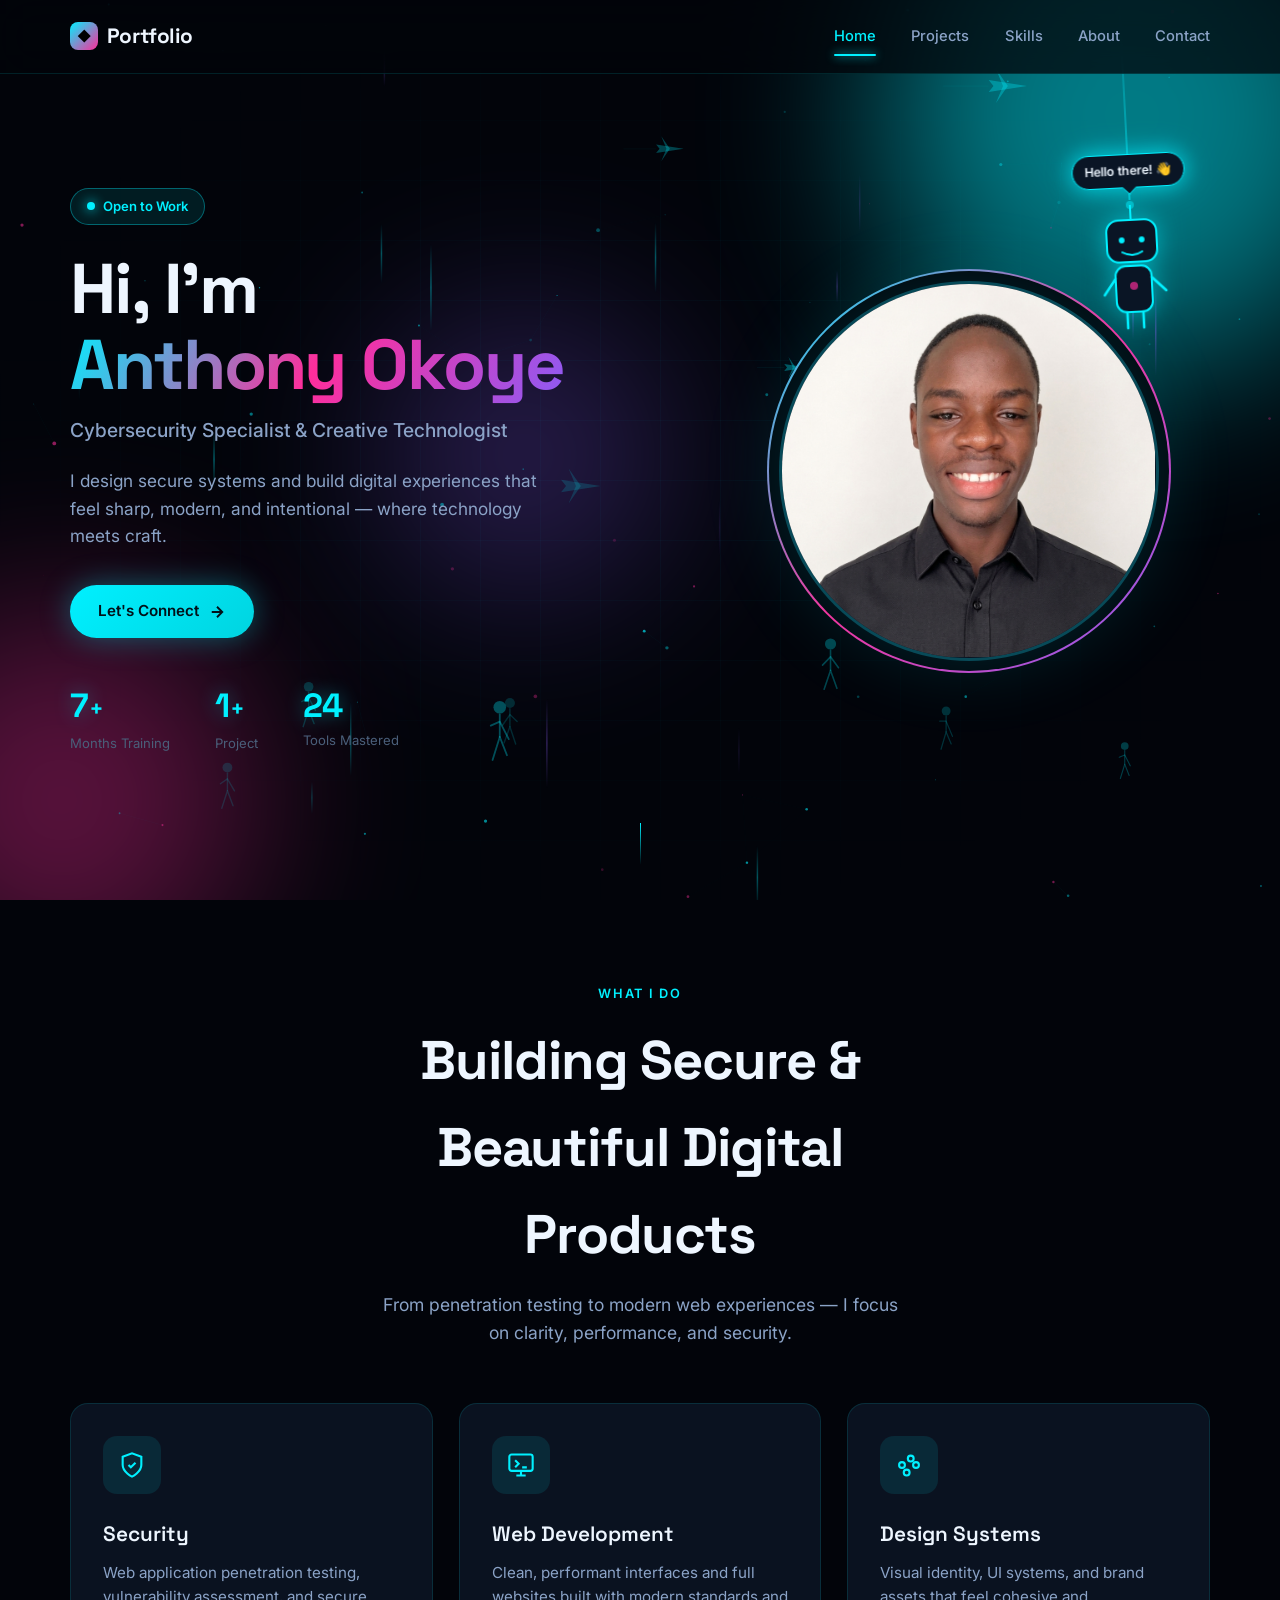
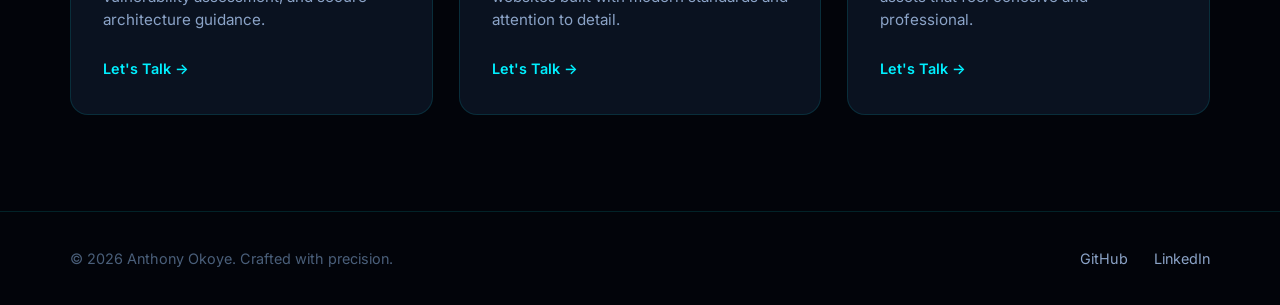
==== commit 1f101671: "Remove 'Explore' from scroll hint in index.html Removed 'Explore' text from the scroll hint section." ====
--- a/index.html
+++ b/index.html
@@ -138,7 +138,6 @@
     </div>
 
     <div class="scroll-hint">
-      <span>Explore</span>
       <div class="scroll-line"></div>
     </div>
   </section>
